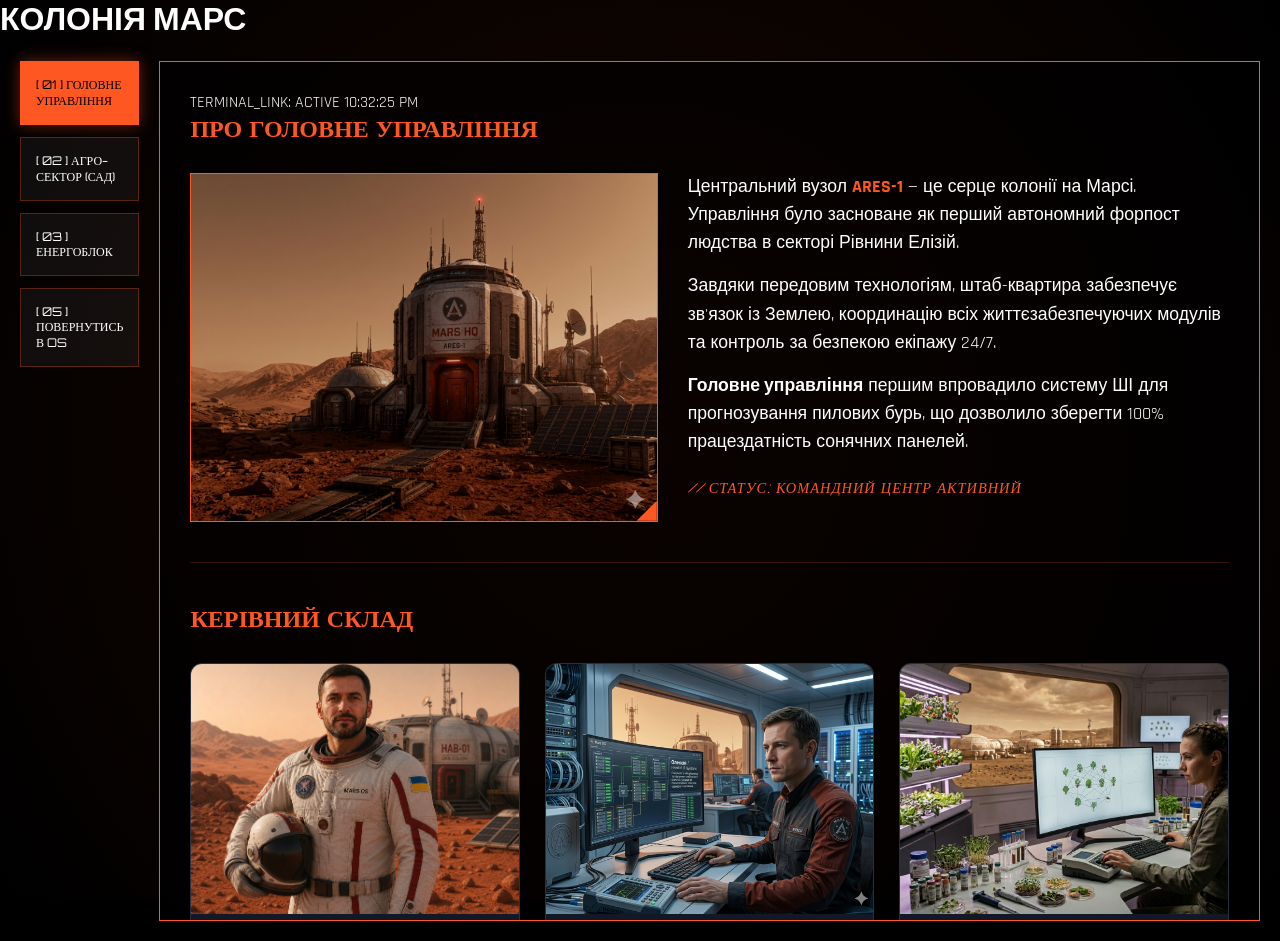
==== colony.html @ 192667ba "site" ====
<!DOCTYPE html>
<html lang="uk">
<head>
    <meta charset="UTF-8">
    <title>Mars OS - Colony Management</title>
    <link href="https://fonts.googleapis.com/css2?family=Orbitron:wght@400;700&family=Rajdhani:wght@300;600&family=Share+Tech+Mono&display=swap" rel="stylesheet">
<style>
/* --- ОСНОВНІ НАЛАШТУВАННЯ --- */
:root {
    --accent: #ff5722;
    --glow: rgba(255, 87, 34, 0.4);
    --bg-dark: #0a0400;
    --card-bg: #111827; /* Темно-синій відтінок як на 2-му фото */
}

* {
    margin: 0;
    padding: 0;
    box-sizing: border-box;
}

body {
    background: #000;
    color: white;
    font-family: 'Rajdhani', sans-serif; /* Більш читабельний для тексту */
    height: 100vh;
    overflow: hidden;
}

/* --- ФОН --- */
#mars-bg {
    position: fixed;
    top: 0; left: 0; width: 100%; height: 100%;
    background: radial-gradient(circle at center, var(--bg-dark) 0%, #000 100%);
    z-index: -1;
}

/* --- ГОЛОВНИЙ МАКЕТ --- */
.main-layout {
    display: flex;
    height: 100vh;
    padding: 20px;
    gap: 20px;
}

nav {
    width: 280px;
    display: flex;
    flex-direction: column;
    gap: 12px;
}

.nav-btn {
    background: rgba(255, 255, 255, 0.05);
    border: 1px solid rgba(255, 87, 34, 0.3);
    color: #fff;
    padding: 15px;
    font-family: 'Orbitron';
    text-align: left;
    cursor: pointer;
    transition: 0.3s;
    text-transform: uppercase;
    font-size: 0.75rem;
}

.nav-btn.active, .nav-btn:hover {
    background: var(--accent);
    color: #000;
    box-shadow: 0 0 15px var(--glow);
}

/* --- ТЕРМІНАЛ ТА КОНТЕНТ --- */
.terminal {
    flex-grow: 1;
    background: rgba(0, 0, 0, 0.6);
    border: 1px solid var(--accent);
    padding: 30px;
    overflow-y: auto;
    position: relative;
}

.terminal-title {
    font-family: 'Orbitron';
    color: var(--accent);
    margin-bottom: 30px;
    font-size: 1.5rem;
    text-transform: uppercase;
}

/* --- КАРТКИ КОМАНДИ (СТИЛЬ ЯК НА 2-МУ ФОТО) --- */
.team-wrapper {
    display: grid;
    grid-template-columns: repeat(auto-fit, minmax(280px, 1fr));
    gap: 25px;
}

.team-item {
    background: var(--card-bg);
    border-radius: 12px; /* Закруглення як на 2-му фото */
    overflow: hidden;
    transition: transform 0.3s ease;
    border: 1px solid rgba(255, 255, 255, 0.1);
    text-align: center;
}

.team-item:hover {
    transform: translateY(-5px);
    border-color: var(--accent);
}

/* Виправлення фото: робимо його на всю ширину зверху */
.team-item img {
    width: 100%;
    height: 250px; /* Фіксована висота як на прикладі */
    object-fit: cover; /* Фото не розтягується, а обрізається по центру */
    display: block;
}

/* Контент всередині картки */
.team-content {
    padding: 20px;
}

.team-item h3 {
    font-family: 'Orbitron';
    color: #f87171; /* Червонуватий відтінок імені */
    font-size: 1.4rem;
    margin-bottom: 8px;
}

.team-item .role {
    color: #fbbf24; /* Золотистий колір посади */
    text-transform: uppercase;
    font-size: 0.8rem;
    letter-spacing: 1px;
    margin-bottom: 15px;
    display: block;
}

.team-item p {
    color: #9ca3af; /* Сірий колір опису */
    font-size: 0.9rem;
    line-height: 1.5;
}

/* --- ТЕХНІЧНИЙ МОНІТОРИНГ --- */
.section-stats {
    margin-top: 40px;
    display: grid;
    grid-template-columns: repeat(2, 1fr);
    gap: 15px;
}

.stat-block {
    background: rgba(255, 255, 255, 0.03);
    padding: 15px;
    border-left: 3px solid var(--accent);
    font-family: 'Share Tech Mono';
}

/* Скролбар */
.terminal::-webkit-scrollbar { width: 5px; }
.terminal::-webkit-scrollbar-thumb { background: var(--accent); }
    </style>
</head>
<body>

    <div id="mars-bg"></div>
    <div class="scanlines"></div>

    <header>
        <h1>КОЛОНІЯ МАРС</h1>
    </header>

    <div class="main-layout">
        <nav>
            <button class="nav-btn active" onclick="updateDisplay('main', this)">[ 01 ] ГОЛОВНЕ УПРАВЛІННЯ</button>
            <button class="nav-btn" onclick="updateDisplay('garden', this)">[ 02 ] АГРО-СЕКТОР (САД)</button>
            <button class="nav-btn" onclick="updateDisplay('reactor', this)">[ 03 ] ЕНЕРГОБЛОК</button>
            <button class="nav-btn" onclick="window.location.href='index.html'">[ 05 ] ПОВЕРНУТИСЬ В OS</button>
        </nav>

        <main class="terminal">
            <div class="corner tl"></div><div class="corner tr"></div>
            <div class="corner bl"></div><div class="corner br"></div>

            <div class="terminal-header">
                <span>TERMINAL_LINK: ACTIVE</span>
                <span id="live-time">00:00:00</span>
            </div>

            <div id="display-box">
                <!-- Сюди завантажується контент -->
            </div>
        </main>
    </div>

    <audio id="click-sfx" src="click-effect.mp3"></audio>

    <script>
        const content = {
            main: `

        <h2 class="terminal-title">Про Головне управління</h2>
        <div class="about-wrapper" style="display: flex; gap: 30px; margin-bottom: 40px; align-items: stretch; height: auto;">
            
            <!-- Блок з фото: обмежуємо ширину до 45% і фіксуємо висоту -->
            <div class="about-image" style="flex: 0 0 45%; max-width: 45%; overflow: hidden; border: 1px solid var(--accent); position: relative;">
                <img src="фото_місія_марс/mars_base_hq.png" alt="Mars HQ" style="width: 100%; height: 100%; object-fit: cover; display: block; filter: contrast(1.1) brightness(0.9);">
                <!-- Декоративний кут для стилю -->
                <div style="position: absolute; bottom: 0; right: 0; width: 20px; height: 20px; background: var(--accent); clip-path: polygon(100% 0, 100% 100%, 0 100%);"></div>
            </div>


        <div class="about-text" style="flex: 1.2; font-family: 'Rajdhani', sans-serif; line-height: 1.6; font-size: 1.1rem;">
            <p>Центральний вузол <span style="color: var(--accent); font-weight: bold;">ARES-1</span> — це серце колонії на Марсі. Управління було засноване як перший автономний форпост людства в секторі Рівнини Елізій.</p>
            <p style="margin: 15px 0;">Завдяки передовим технологіям, штаб-квартира забезпечує зв'язок із Землею, координацію всіх життєзабезпечуючих модулів та контроль за безпекою екіпажу 24/7.</p>
            <p><b>Головне управління</b> першим впровадило систему ШІ для прогнозування пилових бурь, що дозволило зберегти 100% працездатність сонячних панелей.</p>
            <p style="margin-top: 20px; color: var(--accent); font-family: 'Orbitron'; font-size: 0.9rem; letter-spacing: 1px;">
                <i>// СТАТУС: КОМАНДНИЙ ЦЕНТР АКТИВНИЙ</i>
            </p>
        </div>
    </div>
</section>

<hr style="border: 0; border-top: 1px solid rgba(255,87,34,0.2); margin: 40px 0;">

<!-- Розділ: Керівна Команда (СТИЛЬ ЯК НА ФОТО З АРТЕМОМ) -->
<section class="section-team">
    <h2 class="terminal-title" style="margin-bottom: 30px;">Керівний склад</h2>
    <div class="team-wrapper">
        
        <!-- Ти — Командир -->
        <div class="team-item">
            <img src="фото_місія_марс/chief_maryan.png" alt="Мар'ян">
            <div class="team-content">
                <h3>Мар'ян</h3>
                <span class="role">Doctor of Sciences / Командир</span>
                <p>Засновник колонії та головний архітектор систем автоматизації. Відповідає за стратегічні рішення та цілісність місії.</p>
            </div>
        </div>

        <!-- Олексій -->
        <div class="team-item">
            <img src="фото_місія_марс/alex_it.png" alt="Олексій">
            <div class="team-content">
                <h3>Олексій</h3>
                <span class="role">Head of IT Systems</span>
                <p>Спеціаліст з кібербезпеки та підтримки стабільності Mars OS. Слідкує за безперебійною роботою серверів та зв'язком.</p>
            </div>
        </div>

        <!-- Олена -->
        <div class="team-item">
            <img src="фото_місія_марс/elena_bio.png" alt="Олена">
            <div class="team-content">
                <h3>Олена</h3>
                <span class="role">Головний Біолог</span>
                <p>Експерт з виживання рослин у марсіанському ґрунті. Контролює екосистему агро-сектора та регенерацію кисню.</p>
            </div>
        </div>
    </div>
</section>

<hr style="border: 0; border-top: 1px solid rgba(255,87,34,0.2); margin: 40px 0;">

<!-- Розділ: Технічні показники -->
<section class="section-stats">
    <h2 class="terminal-title" style="margin-bottom: 20px;">Технічний моніторинг ГУ</h2>
    <div style="display: grid; grid-template-columns: 1fr 1fr; gap: 15px;">
        <div class="stat-block">
            <span style="color: var(--accent); font-weight: bold;">ШЛЮЗИ:</span> ГЕРМЕТИЧНО (100%)
        </div>
        <div class="stat-block">
            <span style="color: var(--accent); font-weight: bold;">РАДІАЦІЯ:</span> 0.12 mSv (НОРМА)
        </div>
        <div class="stat-block">
            <span style="color: var(--accent); font-weight: bold;">ЗВ'ЯЗОК:</span> ЛАТЕНТНІСТЬ 14.2 ХВ (ЗЕМЛЯ)
        </div>
        <div class="stat-block">
            <span style="color: var(--accent); font-weight: bold;">ПРОЦЕСОР:</span> QUANTUM CORE i99 (4% LOAD)
        </div>
    </div>
</section>
            `,
            garden: `
<!-- Розділ: Про Агро-сектор -->
<section class="section-about">
    <h2 class="terminal-title">Агро-сектор (Біо-модуль)</h2>
    <div class="about-wrapper" style="display: flex; gap: 30px; margin-bottom: 40px; align-items: stretch; height: auto;">
        
        <!-- Блок з фото сектора -->
        <div class="about-image" style="flex: 0 0 45%; max-width: 45%; overflow: hidden; border: 1px solid #4ade80; position: relative;">
            <img src="фото_місія_марс/mars_garden.png" alt="Mars Garden" style="width: 100%; height: 100%; object-fit: cover; display: block; filter: contrast(1.1) brightness(0.9);">
            <!-- Декоративний кут (зелений для агро) -->
            <div style="position: absolute; bottom: 0; right: 0; width: 20px; height: 20px; background: #4ade80; clip-path: polygon(100% 0, 100% 100%, 0 100%);"></div>
        </div>

        <div class="about-text" style="flex: 1.2; font-family: 'Rajdhani', sans-serif; line-height: 1.6; font-size: 1.1rem;">
            <p>Агро-сектор — це автономна екосистема, де реалізується повний цикл регенерації кисню та вирощування біомаси. Ми використовуємо <span style="color: #4ade80; font-weight: bold;">Smart Greenhouse</span> технології для забезпечення колонії свіжими продуктами.</p>
            <p style="margin: 15px 0;">Основою модуля є системи на базі <b>Arduino</b>, що керують мікрокліматом, та експериментальні установки для електростимуляції росту рослин у марсіанському реголіті.</p>
            <p>Завдяки автоматизації поливу та моніторингу повітря, врожайність томатів та огірків у 2.5 рази перевищує стандартні показники відкритих систем.</p>
            <p style="margin-top: 20px; color: #4ade80; font-family: 'Orbitron'; font-size: 0.9rem; letter-spacing: 1px;">
                <i>// СТАТУС: ФОТОСИНТЕЗ СТАБІЛЬНИЙ</i>
            </p>
        </div>
    </div>
</section>

<hr style="border: 0; border-top: 1px solid rgba(74, 222, 128, 0.2); margin: 40px 0;">

<!-- Розділ: Команда Агро-сектора -->
<section class="section-team">
    <h2 class="terminal-title" style="margin-bottom: 30px;">Спеціалісти Біо-модуля</h2>
    <div class="team-wrapper">
        
        <!-- Олена -->
        <div class="team-item">
            <img src="фото_місія_марс/elena_bio.png" alt="Олена">
            <div class="team-content">
                <h3>Олена</h3>
                <span class="role" style="color: #4ade80;">Головний Біолог</span>
                <p>Експерт з експериментальної ботаніки. Курує дослідження впливу електричного струму на ріст культур.</p>
            </div>
        </div>

        <!-- Мар'ян -->
        <div class="team-item">
            <img src="фото_місія_марс/chief_olexiu.png" alt="Мар'ян">
            <div class="team-content">
                <h3>Олексій</h3>
                <span class="role" style="color: #4ade80;">Архітектор автоматизації</span>
                <p>Розробник інфраструктури "Розумної теплиці". Спроектував систему 5-помпового зрошення та моніторингу CO2.</p>
            </div>
        </div>

    </div>
</section>

<hr style="border: 0; border-top: 1px solid rgba(74, 222, 128, 0.2); margin: 40px 0;">

<!-- Розділ: Технічні показники Саду -->
<section class="section-stats">
    <h2 class="terminal-title" style="margin-bottom: 20px;">Моніторинг біосфери</h2>
    <div style="display: grid; grid-template-columns: 1fr 1fr; gap: 15px;">
        <div class="stat-block" style="border-left-color: #4ade80;">
            <span style="color: #4ade80; font-weight: bold;">ВОЛОГІСТЬ:</span> 68% (ОПТИМАЛЬНО)
        </div>
        <div class="stat-block" style="border-left-color: #4ade80;">
            <span style="color: #4ade80; font-weight: bold;">ОСВІТЛЕННЯ:</span> ФІТО-СПЕКТР (95%)
        </div>
        <div class="stat-block" style="border-left-color: #4ade80;">
            <span style="color: #4ade80; font-weight: bold;">ЕЛЕКТРОСТИМУЛЯЦІЯ:</span> ACTIVE (12V/0.5A)
        </div>
        <div class="stat-block" style="border-left-color: #4ade80;">
            <span style="color: #4ade80; font-weight: bold;">ЗАПАС ВОДИ:</span> 4200 Л (РЕЗЕРВ 89%)
        </div>
    </div>
</section>
    `,
            reactor: `
<!-- Розділ: Про Агро-сектор -->
<section class="section-about">
    <h2 class="terminal-title">ЕНЕРГОБЛОК: КВАНТОВИЙ РЕАКТОР</h2>
    <div class="about-wrapper" style="display: flex; gap: 30px; margin-bottom: 40px; align-items: stretch; height: auto;">
        
        <!-- Блок з фото сектора -->
        <div class="about-image" style="flex: 0 0 45%; max-width: 45%; overflow: hidden; border: 1px solid #4ade80; position: relative;">
            <img src="фото_місія_марс/mars_reactor.png" alt="Mars Garden" style="width: 100%; height: 100%; object-fit: cover; display: block; filter: contrast(1.1) brightness(0.9);">
            <!-- Декоративний кут (зелений для агро) -->
            <div style="position: absolute; bottom: 0; right: 0; width: 20px; height: 20px; background: #4ade80; clip-path: polygon(100% 0, 100% 100%, 0 100%);"></div>
        </div>

        <div class="about-text" style="flex: 1.2; font-family: 'Rajdhani', sans-serif; line-height: 1.6; font-size: 1.1rem;">
            <p>
                Енергоблок
                <span class="accent-text">"Supernova-1"</span>
                — це технологічне серце колонії.
                Реактор на холодному синтезі забезпечує
                безперебійне живлення всіх модулів
                у секторі Рівнини Елізій.
            </p>

            <p>
                Завдяки впровадженню інтелектуальної
                мережі розподілу, система автоматично
                балансує навантаження, забезпечуючи
                пріоритетне живлення системам
                життєзабезпечення.
            </p>

            <p>
                <b>Квантовий Реактор</b>
                першим інтегрував систему
                Arduino-моніторингу стабільності ядра,
                що дозволяє уникнути перевантажень
                навіть під час пікової активності бази.
            </p>

            <div class="status-line">
                // СТАТУС: РЕАКЦІЯ СТАБІЛЬНА [NOMINAL]
            </div>

        </div>
    </div>
</section>

<hr style="border: 0; border-top: 1px solid rgba(74, 222, 128, 0.2); margin: 40px 0;">

<!-- Розділ: Команда Агро-сектора -->
<section class="section-team">
    <h2 class="terminal-title" style="margin-bottom: 30px;">ІНЖЕНЕРНИЙ СКЛАД</h2>
    <div class="team-wrapper">
        
       
        <div class="team-item">
            <img src="фото_місія_марс/alex_it.png" alt="Олексій">
            <div class="team-content">
                <h3>Олексій</h3>
                <span class="role" style="color: #4ade80;">CHIEF TECHNICAL OFFICER</span>
                <p>Відповідає за фізичну
                        цілісність реактора та
                        архітектуру автоматизованих
                        систем контролю енергомережі.</p>
            </div>
        </div>

   
        <div class="team-item">
            <img src="фото_місія_марс/olexiu_it.png" alt="Андрій">
            <div class="team-content">
                <h3>Андрій</h3>
                <span class="role" style="color: #4ade80;">LEAD ENERGY ENGINEER</span>
                <p>Експерт з обслуговування
                        квантових перетворювачів.
                        Слідкує за станом паливних
                        елементів Гелію-3.</p>
            </div>
        </div>

    </div>
</section>

<hr style="border: 0; border-top: 1px solid rgba(74, 222, 128, 0.2); margin: 40px 0;">


<section class="section-stats">
    <h2 class="terminal-title" style="margin-bottom: 20px;">МОНІТОРИНГ ЕНЕРГОБЛОКУ</h2>
    <div style="display: grid; grid-template-columns: 1fr 1fr; gap: 15px;">
        <div class="stat-block" style="border-left-color: #4ade80;">
            <span style="color: #4ade80; font-weight: bold;">ГЕНЕРАЦІЯ:</span> 485 MW (STABLE)
        </div>
        <div class="stat-block" style="border-left-color: #4ade80;">
            <span style="color: #4ade80; font-weight: bold;">ТЕМПЕРАТУРА:</span> 1200 K (NOMINAL)
        </div>
        <div class="stat-block" style="border-left-color: #4ade80;">
            <span style="color: #4ade80; font-weight: bold;">ПАЛИВО:</span> HELIUM-3 (92%)
        </div>
        <div class="stat-block" style="border-left-color: #4ade80;">
            <span style="color: #4ade80; font-weight: bold;">НАВАНТАЖЕННЯ:</span> 34% (NORMAL MODE)
        </div>
    </div>
</section>
    `
   
        };

        function syncSettings() {
            const theme = localStorage.getItem('marsTheme') || '#ff5722';
            const volume = (localStorage.getItem('marsVol') || 70) / 100;
            document.documentElement.style.setProperty('--accent', theme);
            
            const bgMap = {
                "#ff5722":"#1a0800", "#00d4ff":"#000a1a", 
                "#4caf50":"#051a05", "#e91e63":"#1a0008"
            };
            document.documentElement.style.setProperty('--bg-dark', bgMap[theme] || "#1a0800");

            const sfx = document.getElementById('click-sfx');
            sfx.volume = volume;
        }

        function updateDisplay(key, btn) {
            document.querySelectorAll('.nav-btn').forEach(b => b.classList.remove('active'));
            btn.classList.add('active');
            
            const sfx = document.getElementById('click-sfx');
            sfx.currentTime = 0;
            sfx.play().catch(()=>{});

            const box = document.getElementById('display-box');
            box.style.opacity = '0';
            
            setTimeout(() => {
                box.innerHTML = content[key];
                box.style.opacity = '1';
                box.scrollTop = 0; // Завжди повертаємо скрол вгору при зміні вкладки
            }, 150);
        }

        setInterval(() => {
            document.getElementById('live-time').innerText = new Date().toLocaleTimeString();
        }, 1000);

        window.onload = () => {
            syncSettings();
            updateDisplay('main', document.querySelector('.nav-btn'));
        };
    </script>
</body>
</html>
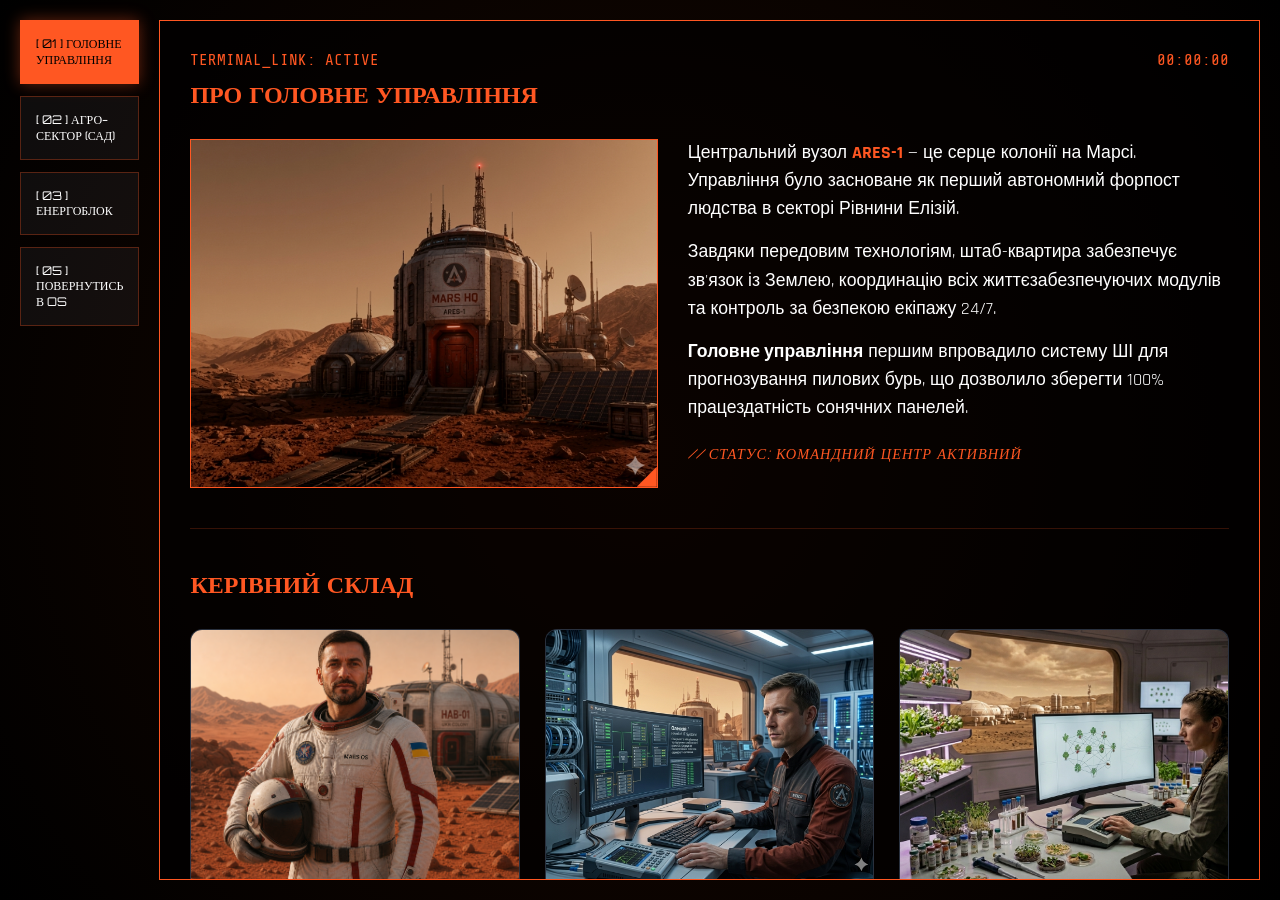
==== commit 53c7e6fe: "updated site" ====
--- a/colony.html
+++ b/colony.html
@@ -2,175 +2,15 @@
 <html lang="uk">
 <head>
     <meta charset="UTF-8">
+    <meta name="viewport" content="width=device-width, initial-scale=1.0">
     <title>Mars OS - Colony Management</title>
     <link href="https://fonts.googleapis.com/css2?family=Orbitron:wght@400;700&family=Rajdhani:wght@300;600&family=Share+Tech+Mono&display=swap" rel="stylesheet">
-<style>
-/* --- ОСНОВНІ НАЛАШТУВАННЯ --- */
-:root {
-    --accent: #ff5722;
-    --glow: rgba(255, 87, 34, 0.4);
-    --bg-dark: #0a0400;
-    --card-bg: #111827; /* Темно-синій відтінок як на 2-му фото */
-}
-
-* {
-    margin: 0;
-    padding: 0;
-    box-sizing: border-box;
-}
-
-body {
-    background: #000;
-    color: white;
-    font-family: 'Rajdhani', sans-serif; /* Більш читабельний для тексту */
-    height: 100vh;
-    overflow: hidden;
-}
-
-/* --- ФОН --- */
-#mars-bg {
-    position: fixed;
-    top: 0; left: 0; width: 100%; height: 100%;
-    background: radial-gradient(circle at center, var(--bg-dark) 0%, #000 100%);
-    z-index: -1;
-}
-
-/* --- ГОЛОВНИЙ МАКЕТ --- */
-.main-layout {
-    display: flex;
-    height: 100vh;
-    padding: 20px;
-    gap: 20px;
-}
-
-nav {
-    width: 280px;
-    display: flex;
-    flex-direction: column;
-    gap: 12px;
-}
-
-.nav-btn {
-    background: rgba(255, 255, 255, 0.05);
-    border: 1px solid rgba(255, 87, 34, 0.3);
-    color: #fff;
-    padding: 15px;
-    font-family: 'Orbitron';
-    text-align: left;
-    cursor: pointer;
-    transition: 0.3s;
-    text-transform: uppercase;
-    font-size: 0.75rem;
-}
-
-.nav-btn.active, .nav-btn:hover {
-    background: var(--accent);
-    color: #000;
-    box-shadow: 0 0 15px var(--glow);
-}
-
-/* --- ТЕРМІНАЛ ТА КОНТЕНТ --- */
-.terminal {
-    flex-grow: 1;
-    background: rgba(0, 0, 0, 0.6);
-    border: 1px solid var(--accent);
-    padding: 30px;
-    overflow-y: auto;
-    position: relative;
-}
-
-.terminal-title {
-    font-family: 'Orbitron';
-    color: var(--accent);
-    margin-bottom: 30px;
-    font-size: 1.5rem;
-    text-transform: uppercase;
-}
-
-/* --- КАРТКИ КОМАНДИ (СТИЛЬ ЯК НА 2-МУ ФОТО) --- */
-.team-wrapper {
-    display: grid;
-    grid-template-columns: repeat(auto-fit, minmax(280px, 1fr));
-    gap: 25px;
-}
-
-.team-item {
-    background: var(--card-bg);
-    border-radius: 12px; /* Закруглення як на 2-му фото */
-    overflow: hidden;
-    transition: transform 0.3s ease;
-    border: 1px solid rgba(255, 255, 255, 0.1);
-    text-align: center;
-}
-
-.team-item:hover {
-    transform: translateY(-5px);
-    border-color: var(--accent);
-}
-
-/* Виправлення фото: робимо його на всю ширину зверху */
-.team-item img {
-    width: 100%;
-    height: 250px; /* Фіксована висота як на прикладі */
-    object-fit: cover; /* Фото не розтягується, а обрізається по центру */
-    display: block;
-}
-
-/* Контент всередині картки */
-.team-content {
-    padding: 20px;
-}
-
-.team-item h3 {
-    font-family: 'Orbitron';
-    color: #f87171; /* Червонуватий відтінок імені */
-    font-size: 1.4rem;
-    margin-bottom: 8px;
-}
-
-.team-item .role {
-    color: #fbbf24; /* Золотистий колір посади */
-    text-transform: uppercase;
-    font-size: 0.8rem;
-    letter-spacing: 1px;
-    margin-bottom: 15px;
-    display: block;
-}
-
-.team-item p {
-    color: #9ca3af; /* Сірий колір опису */
-    font-size: 0.9rem;
-    line-height: 1.5;
-}
-
-/* --- ТЕХНІЧНИЙ МОНІТОРИНГ --- */
-.section-stats {
-    margin-top: 40px;
-    display: grid;
-    grid-template-columns: repeat(2, 1fr);
-    gap: 15px;
-}
-
-.stat-block {
-    background: rgba(255, 255, 255, 0.03);
-    padding: 15px;
-    border-left: 3px solid var(--accent);
-    font-family: 'Share Tech Mono';
-}
-
-/* Скролбар */
-.terminal::-webkit-scrollbar { width: 5px; }
-.terminal::-webkit-scrollbar-thumb { background: var(--accent); }
-    </style>
+    <link rel="stylesheet" href="колонія_код/style_colony.css">
 </head>
 <body>
 
     <div id="mars-bg"></div>
     <div class="scanlines"></div>
-
-    <header>
-        <h1>КОЛОНІЯ МАРС</h1>
-    </header>
 
     <div class="main-layout">
         <nav>
@@ -181,331 +21,19 @@
         </nav>
 
         <main class="terminal">
-            <div class="corner tl"></div><div class="corner tr"></div>
-            <div class="corner bl"></div><div class="corner br"></div>
-
-            <div class="terminal-header">
+            <div class="terminal-header" style="display: flex; justify-content: space-between; font-family: 'Share Tech Mono'; color: var(--accent); margin-bottom: 10px;">
                 <span>TERMINAL_LINK: ACTIVE</span>
                 <span id="live-time">00:00:00</span>
             </div>
 
             <div id="display-box">
-                <!-- Сюди завантажується контент -->
+                <!-- Контент завантажиться через colony.js -->
             </div>
         </main>
     </div>
 
-    <audio id="click-sfx" src="click-effect.mp3"></audio>
+    <audio id="click-sfx" src="загальна_озвучка/click-effect.mp3"></audio>
 
-    <script>
-        const content = {
-            main: `
-
-        <h2 class="terminal-title">Про Головне управління</h2>
-        <div class="about-wrapper" style="display: flex; gap: 30px; margin-bottom: 40px; align-items: stretch; height: auto;">
-            
-            <!-- Блок з фото: обмежуємо ширину до 45% і фіксуємо висоту -->
-            <div class="about-image" style="flex: 0 0 45%; max-width: 45%; overflow: hidden; border: 1px solid var(--accent); position: relative;">
-                <img src="фото_місія_марс/mars_base_hq.png" alt="Mars HQ" style="width: 100%; height: 100%; object-fit: cover; display: block; filter: contrast(1.1) brightness(0.9);">
-                <!-- Декоративний кут для стилю -->
-                <div style="position: absolute; bottom: 0; right: 0; width: 20px; height: 20px; background: var(--accent); clip-path: polygon(100% 0, 100% 100%, 0 100%);"></div>
-            </div>
-
-
-        <div class="about-text" style="flex: 1.2; font-family: 'Rajdhani', sans-serif; line-height: 1.6; font-size: 1.1rem;">
-            <p>Центральний вузол <span style="color: var(--accent); font-weight: bold;">ARES-1</span> — це серце колонії на Марсі. Управління було засноване як перший автономний форпост людства в секторі Рівнини Елізій.</p>
-            <p style="margin: 15px 0;">Завдяки передовим технологіям, штаб-квартира забезпечує зв'язок із Землею, координацію всіх життєзабезпечуючих модулів та контроль за безпекою екіпажу 24/7.</p>
-            <p><b>Головне управління</b> першим впровадило систему ШІ для прогнозування пилових бурь, що дозволило зберегти 100% працездатність сонячних панелей.</p>
-            <p style="margin-top: 20px; color: var(--accent); font-family: 'Orbitron'; font-size: 0.9rem; letter-spacing: 1px;">
-                <i>// СТАТУС: КОМАНДНИЙ ЦЕНТР АКТИВНИЙ</i>
-            </p>
-        </div>
-    </div>
-</section>
-
-<hr style="border: 0; border-top: 1px solid rgba(255,87,34,0.2); margin: 40px 0;">
-
-<!-- Розділ: Керівна Команда (СТИЛЬ ЯК НА ФОТО З АРТЕМОМ) -->
-<section class="section-team">
-    <h2 class="terminal-title" style="margin-bottom: 30px;">Керівний склад</h2>
-    <div class="team-wrapper">
-        
-        <!-- Ти — Командир -->
-        <div class="team-item">
-            <img src="фото_місія_марс/chief_maryan.png" alt="Мар'ян">
-            <div class="team-content">
-                <h3>Мар'ян</h3>
-                <span class="role">Doctor of Sciences / Командир</span>
-                <p>Засновник колонії та головний архітектор систем автоматизації. Відповідає за стратегічні рішення та цілісність місії.</p>
-            </div>
-        </div>
-
-        <!-- Олексій -->
-        <div class="team-item">
-            <img src="фото_місія_марс/alex_it.png" alt="Олексій">
-            <div class="team-content">
-                <h3>Олексій</h3>
-                <span class="role">Head of IT Systems</span>
-                <p>Спеціаліст з кібербезпеки та підтримки стабільності Mars OS. Слідкує за безперебійною роботою серверів та зв'язком.</p>
-            </div>
-        </div>
-
-        <!-- Олена -->
-        <div class="team-item">
-            <img src="фото_місія_марс/elena_bio.png" alt="Олена">
-            <div class="team-content">
-                <h3>Олена</h3>
-                <span class="role">Головний Біолог</span>
-                <p>Експерт з виживання рослин у марсіанському ґрунті. Контролює екосистему агро-сектора та регенерацію кисню.</p>
-            </div>
-        </div>
-    </div>
-</section>
-
-<hr style="border: 0; border-top: 1px solid rgba(255,87,34,0.2); margin: 40px 0;">
-
-<!-- Розділ: Технічні показники -->
-<section class="section-stats">
-    <h2 class="terminal-title" style="margin-bottom: 20px;">Технічний моніторинг ГУ</h2>
-    <div style="display: grid; grid-template-columns: 1fr 1fr; gap: 15px;">
-        <div class="stat-block">
-            <span style="color: var(--accent); font-weight: bold;">ШЛЮЗИ:</span> ГЕРМЕТИЧНО (100%)
-        </div>
-        <div class="stat-block">
-            <span style="color: var(--accent); font-weight: bold;">РАДІАЦІЯ:</span> 0.12 mSv (НОРМА)
-        </div>
-        <div class="stat-block">
-            <span style="color: var(--accent); font-weight: bold;">ЗВ'ЯЗОК:</span> ЛАТЕНТНІСТЬ 14.2 ХВ (ЗЕМЛЯ)
-        </div>
-        <div class="stat-block">
-            <span style="color: var(--accent); font-weight: bold;">ПРОЦЕСОР:</span> QUANTUM CORE i99 (4% LOAD)
-        </div>
-    </div>
-</section>
-            `,
-            garden: `
-<!-- Розділ: Про Агро-сектор -->
-<section class="section-about">
-    <h2 class="terminal-title">Агро-сектор (Біо-модуль)</h2>
-    <div class="about-wrapper" style="display: flex; gap: 30px; margin-bottom: 40px; align-items: stretch; height: auto;">
-        
-        <!-- Блок з фото сектора -->
-        <div class="about-image" style="flex: 0 0 45%; max-width: 45%; overflow: hidden; border: 1px solid #4ade80; position: relative;">
-            <img src="фото_місія_марс/mars_garden.png" alt="Mars Garden" style="width: 100%; height: 100%; object-fit: cover; display: block; filter: contrast(1.1) brightness(0.9);">
-            <!-- Декоративний кут (зелений для агро) -->
-            <div style="position: absolute; bottom: 0; right: 0; width: 20px; height: 20px; background: #4ade80; clip-path: polygon(100% 0, 100% 100%, 0 100%);"></div>
-        </div>
-
-        <div class="about-text" style="flex: 1.2; font-family: 'Rajdhani', sans-serif; line-height: 1.6; font-size: 1.1rem;">
-            <p>Агро-сектор — це автономна екосистема, де реалізується повний цикл регенерації кисню та вирощування біомаси. Ми використовуємо <span style="color: #4ade80; font-weight: bold;">Smart Greenhouse</span> технології для забезпечення колонії свіжими продуктами.</p>
-            <p style="margin: 15px 0;">Основою модуля є системи на базі <b>Arduino</b>, що керують мікрокліматом, та експериментальні установки для електростимуляції росту рослин у марсіанському реголіті.</p>
-            <p>Завдяки автоматизації поливу та моніторингу повітря, врожайність томатів та огірків у 2.5 рази перевищує стандартні показники відкритих систем.</p>
-            <p style="margin-top: 20px; color: #4ade80; font-family: 'Orbitron'; font-size: 0.9rem; letter-spacing: 1px;">
-                <i>// СТАТУС: ФОТОСИНТЕЗ СТАБІЛЬНИЙ</i>
-            </p>
-        </div>
-    </div>
-</section>
-
-<hr style="border: 0; border-top: 1px solid rgba(74, 222, 128, 0.2); margin: 40px 0;">
-
-<!-- Розділ: Команда Агро-сектора -->
-<section class="section-team">
-    <h2 class="terminal-title" style="margin-bottom: 30px;">Спеціалісти Біо-модуля</h2>
-    <div class="team-wrapper">
-        
-        <!-- Олена -->
-        <div class="team-item">
-            <img src="фото_місія_марс/elena_bio.png" alt="Олена">
-            <div class="team-content">
-                <h3>Олена</h3>
-                <span class="role" style="color: #4ade80;">Головний Біолог</span>
-                <p>Експерт з експериментальної ботаніки. Курує дослідження впливу електричного струму на ріст культур.</p>
-            </div>
-        </div>
-
-        <!-- Мар'ян -->
-        <div class="team-item">
-            <img src="фото_місія_марс/chief_olexiu.png" alt="Мар'ян">
-            <div class="team-content">
-                <h3>Олексій</h3>
-                <span class="role" style="color: #4ade80;">Архітектор автоматизації</span>
-                <p>Розробник інфраструктури "Розумної теплиці". Спроектував систему 5-помпового зрошення та моніторингу CO2.</p>
-            </div>
-        </div>
-
-    </div>
-</section>
-
-<hr style="border: 0; border-top: 1px solid rgba(74, 222, 128, 0.2); margin: 40px 0;">
-
-<!-- Розділ: Технічні показники Саду -->
-<section class="section-stats">
-    <h2 class="terminal-title" style="margin-bottom: 20px;">Моніторинг біосфери</h2>
-    <div style="display: grid; grid-template-columns: 1fr 1fr; gap: 15px;">
-        <div class="stat-block" style="border-left-color: #4ade80;">
-            <span style="color: #4ade80; font-weight: bold;">ВОЛОГІСТЬ:</span> 68% (ОПТИМАЛЬНО)
-        </div>
-        <div class="stat-block" style="border-left-color: #4ade80;">
-            <span style="color: #4ade80; font-weight: bold;">ОСВІТЛЕННЯ:</span> ФІТО-СПЕКТР (95%)
-        </div>
-        <div class="stat-block" style="border-left-color: #4ade80;">
-            <span style="color: #4ade80; font-weight: bold;">ЕЛЕКТРОСТИМУЛЯЦІЯ:</span> ACTIVE (12V/0.5A)
-        </div>
-        <div class="stat-block" style="border-left-color: #4ade80;">
-            <span style="color: #4ade80; font-weight: bold;">ЗАПАС ВОДИ:</span> 4200 Л (РЕЗЕРВ 89%)
-        </div>
-    </div>
-</section>
-    `,
-            reactor: `
-<!-- Розділ: Про Агро-сектор -->
-<section class="section-about">
-    <h2 class="terminal-title">ЕНЕРГОБЛОК: КВАНТОВИЙ РЕАКТОР</h2>
-    <div class="about-wrapper" style="display: flex; gap: 30px; margin-bottom: 40px; align-items: stretch; height: auto;">
-        
-        <!-- Блок з фото сектора -->
-        <div class="about-image" style="flex: 0 0 45%; max-width: 45%; overflow: hidden; border: 1px solid #4ade80; position: relative;">
-            <img src="фото_місія_марс/mars_reactor.png" alt="Mars Garden" style="width: 100%; height: 100%; object-fit: cover; display: block; filter: contrast(1.1) brightness(0.9);">
-            <!-- Декоративний кут (зелений для агро) -->
-            <div style="position: absolute; bottom: 0; right: 0; width: 20px; height: 20px; background: #4ade80; clip-path: polygon(100% 0, 100% 100%, 0 100%);"></div>
-        </div>
-
-        <div class="about-text" style="flex: 1.2; font-family: 'Rajdhani', sans-serif; line-height: 1.6; font-size: 1.1rem;">
-            <p>
-                Енергоблок
-                <span class="accent-text">"Supernova-1"</span>
-                — це технологічне серце колонії.
-                Реактор на холодному синтезі забезпечує
-                безперебійне живлення всіх модулів
-                у секторі Рівнини Елізій.
-            </p>
-
-            <p>
-                Завдяки впровадженню інтелектуальної
-                мережі розподілу, система автоматично
-                балансує навантаження, забезпечуючи
-                пріоритетне живлення системам
-                життєзабезпечення.
-            </p>
-
-            <p>
-                <b>Квантовий Реактор</b>
-                першим інтегрував систему
-                Arduino-моніторингу стабільності ядра,
-                що дозволяє уникнути перевантажень
-                навіть під час пікової активності бази.
-            </p>
-
-            <div class="status-line">
-                // СТАТУС: РЕАКЦІЯ СТАБІЛЬНА [NOMINAL]
-            </div>
-
-        </div>
-    </div>
-</section>
-
-<hr style="border: 0; border-top: 1px solid rgba(74, 222, 128, 0.2); margin: 40px 0;">
-
-<!-- Розділ: Команда Агро-сектора -->
-<section class="section-team">
-    <h2 class="terminal-title" style="margin-bottom: 30px;">ІНЖЕНЕРНИЙ СКЛАД</h2>
-    <div class="team-wrapper">
-        
-       
-        <div class="team-item">
-            <img src="фото_місія_марс/alex_it.png" alt="Олексій">
-            <div class="team-content">
-                <h3>Олексій</h3>
-                <span class="role" style="color: #4ade80;">CHIEF TECHNICAL OFFICER</span>
-                <p>Відповідає за фізичну
-                        цілісність реактора та
-                        архітектуру автоматизованих
-                        систем контролю енергомережі.</p>
-            </div>
-        </div>
-
-   
-        <div class="team-item">
-            <img src="фото_місія_марс/olexiu_it.png" alt="Андрій">
-            <div class="team-content">
-                <h3>Андрій</h3>
-                <span class="role" style="color: #4ade80;">LEAD ENERGY ENGINEER</span>
-                <p>Експерт з обслуговування
-                        квантових перетворювачів.
-                        Слідкує за станом паливних
-                        елементів Гелію-3.</p>
-            </div>
-        </div>
-
-    </div>
-</section>
-
-<hr style="border: 0; border-top: 1px solid rgba(74, 222, 128, 0.2); margin: 40px 0;">
-
-
-<section class="section-stats">
-    <h2 class="terminal-title" style="margin-bottom: 20px;">МОНІТОРИНГ ЕНЕРГОБЛОКУ</h2>
-    <div style="display: grid; grid-template-columns: 1fr 1fr; gap: 15px;">
-        <div class="stat-block" style="border-left-color: #4ade80;">
-            <span style="color: #4ade80; font-weight: bold;">ГЕНЕРАЦІЯ:</span> 485 MW (STABLE)
-        </div>
-        <div class="stat-block" style="border-left-color: #4ade80;">
-            <span style="color: #4ade80; font-weight: bold;">ТЕМПЕРАТУРА:</span> 1200 K (NOMINAL)
-        </div>
-        <div class="stat-block" style="border-left-color: #4ade80;">
-            <span style="color: #4ade80; font-weight: bold;">ПАЛИВО:</span> HELIUM-3 (92%)
-        </div>
-        <div class="stat-block" style="border-left-color: #4ade80;">
-            <span style="color: #4ade80; font-weight: bold;">НАВАНТАЖЕННЯ:</span> 34% (NORMAL MODE)
-        </div>
-    </div>
-</section>
-    `
-   
-        };
-
-        function syncSettings() {
-            const theme = localStorage.getItem('marsTheme') || '#ff5722';
-            const volume = (localStorage.getItem('marsVol') || 70) / 100;
-            document.documentElement.style.setProperty('--accent', theme);
-            
-            const bgMap = {
-                "#ff5722":"#1a0800", "#00d4ff":"#000a1a", 
-                "#4caf50":"#051a05", "#e91e63":"#1a0008"
-            };
-            document.documentElement.style.setProperty('--bg-dark', bgMap[theme] || "#1a0800");
-
-            const sfx = document.getElementById('click-sfx');
-            sfx.volume = volume;
-        }
-
-        function updateDisplay(key, btn) {
-            document.querySelectorAll('.nav-btn').forEach(b => b.classList.remove('active'));
-            btn.classList.add('active');
-            
-            const sfx = document.getElementById('click-sfx');
-            sfx.currentTime = 0;
-            sfx.play().catch(()=>{});
-
-            const box = document.getElementById('display-box');
-            box.style.opacity = '0';
-            
-            setTimeout(() => {
-                box.innerHTML = content[key];
-                box.style.opacity = '1';
-                box.scrollTop = 0; // Завжди повертаємо скрол вгору при зміні вкладки
-            }, 150);
-        }
-
-        setInterval(() => {
-            document.getElementById('live-time').innerText = new Date().toLocaleTimeString();
-        }, 1000);
-
-        window.onload = () => {
-            syncSettings();
-            updateDisplay('main', document.querySelector('.nav-btn'));
-        };
-    </script>
+    <script src="колонія_код/code_colony.js"></script>
 </body>
 </html>
--- a/колонія_код/style_colony.css
+++ b/колонія_код/style_colony.css
@@ -0,0 +1,158 @@
+
+
+:root {
+    --accent: #ff5722;
+    --glow: rgba(255, 87, 34, 0.4);
+    --bg-dark: #0a0400;
+    --card-bg: #111827; 
+}
+
+* {
+    margin: 0;
+    padding: 0;
+    box-sizing: border-box;
+}
+
+body {
+    background: #000;
+    color: white;
+    font-family: 'Rajdhani', sans-serif; 
+    height: 100vh;
+    overflow: hidden;
+}
+
+
+#mars-bg {
+    position: fixed;
+    top: 0; left: 0; width: 100%; height: 100%;
+    background: radial-gradient(circle at center, var(--bg-dark) 0%, #000 100%);
+    z-index: -1;
+}
+
+
+.main-layout {
+    display: flex;
+    height: 100vh;
+    padding: 20px;
+    gap: 20px;
+}
+
+nav {
+    width: 280px;
+    display: flex;
+    flex-direction: column;
+    gap: 12px;
+}
+
+.nav-btn {
+    background: rgba(255, 255, 255, 0.05);
+    border: 1px solid rgba(255, 87, 34, 0.3);
+    color: #fff;
+    padding: 15px;
+    font-family: 'Orbitron';
+    text-align: left;
+    cursor: pointer;
+    transition: 0.3s;
+    text-transform: uppercase;
+    font-size: 0.75rem;
+}
+
+.nav-btn.active, .nav-btn:hover {
+    background: var(--accent);
+    color: #000;
+    box-shadow: 0 0 15px var(--glow);
+}
+
+
+.terminal {
+    flex-grow: 1;
+    background: rgba(0, 0, 0, 0.6);
+    border: 1px solid var(--accent);
+    padding: 30px;
+    overflow-y: auto;
+    position: relative;
+}
+
+.terminal-title {
+    font-family: 'Orbitron';
+    color: var(--accent);
+    margin-bottom: 30px;
+    font-size: 1.5rem;
+    text-transform: uppercase;
+}
+
+
+.team-wrapper {
+    display: grid;
+    grid-template-columns: repeat(auto-fit, minmax(280px, 1fr));
+    gap: 25px;
+}
+
+.team-item {
+    background: var(--card-bg);
+    border-radius: 12px; 
+    overflow: hidden;
+    transition: transform 0.3s ease;
+    border: 1px solid rgba(255, 255, 255, 0.1);
+    text-align: center;
+}
+
+.team-item:hover {
+    transform: translateY(-5px);
+    border-color: var(--accent);
+}
+
+
+.team-item img {
+    width: 100%;
+    height: 250px; 
+    object-fit: cover;
+    display: block;
+}
+
+
+.team-content {
+    padding: 20px;
+}
+
+.team-item h3 {
+    font-family: 'Orbitron';
+    color: #f87171; 
+    font-size: 1.4rem;
+    margin-bottom: 8px;
+}
+
+.team-item .role {
+    color: #fbbf24; 
+    text-transform: uppercase;
+    font-size: 0.8rem;
+    letter-spacing: 1px;
+    margin-bottom: 15px;
+    display: block;
+}
+
+.team-item p {
+    color: #9ca3af; 
+    font-size: 0.9rem;
+    line-height: 1.5;
+}
+
+
+.section-stats {
+    margin-top: 40px;
+    display: grid;
+    grid-template-columns: repeat(2, 1fr);
+    gap: 15px;
+}
+
+.stat-block {
+    background: rgba(255, 255, 255, 0.03);
+    padding: 15px;
+    border-left: 3px solid var(--accent);
+    font-family: 'Share Tech Mono';
+}
+
+
+.terminal::-webkit-scrollbar { width: 5px; }
+.terminal::-webkit-scrollbar-thumb { background: var(--accent); }
+   
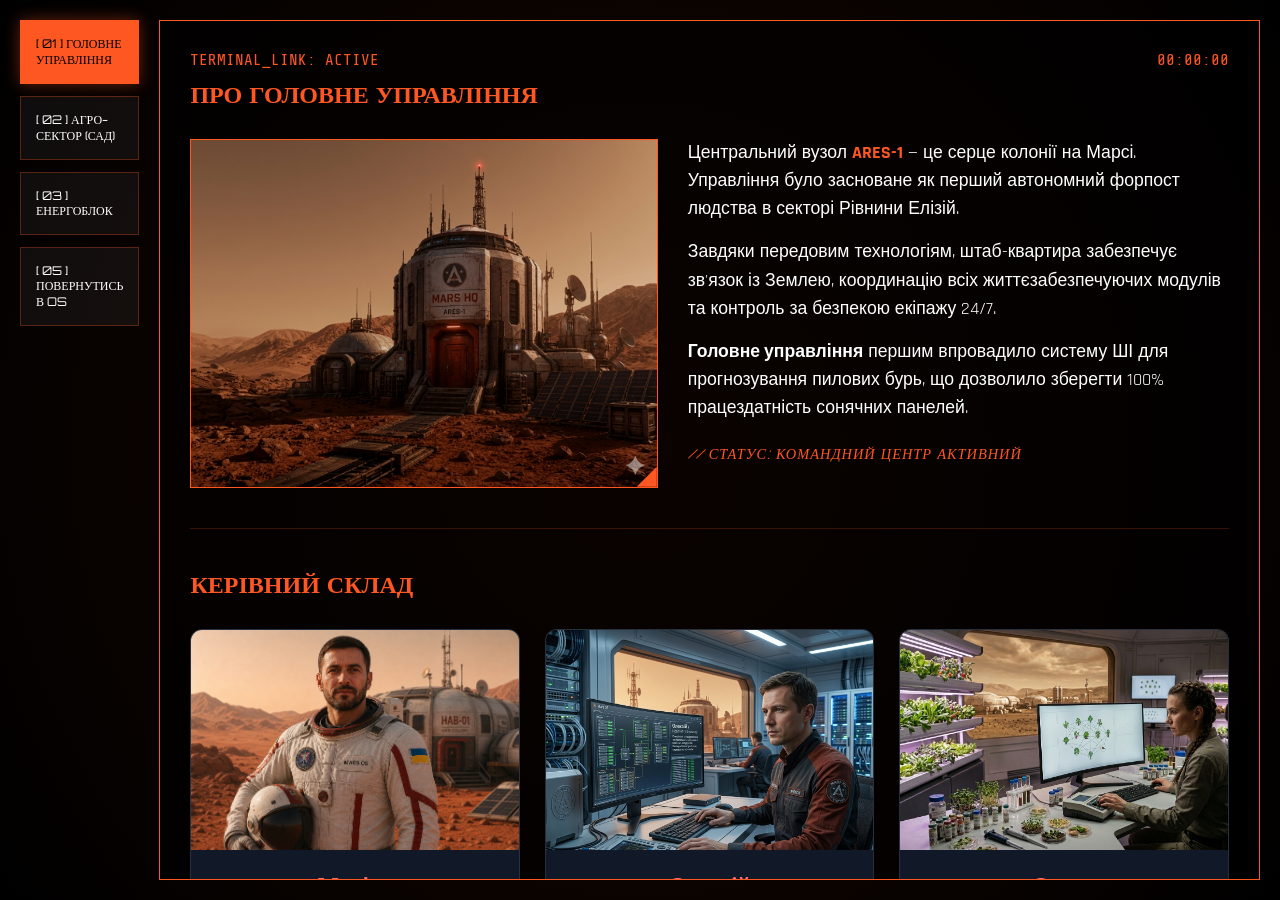
==== commit ef04d7dc: "updated site" ====
--- a/colony.html
+++ b/colony.html
@@ -4,36 +4,46 @@
     <meta charset="UTF-8">
     <meta name="viewport" content="width=device-width, initial-scale=1.0">
     <title>Mars OS - Colony Management</title>
+    <!-- підключення шрифтів -->
     <link href="https://fonts.googleapis.com/css2?family=Orbitron:wght@400;700&family=Rajdhani:wght@300;600&family=Share+Tech+Mono&display=swap" rel="stylesheet">
+    <!-- Підключаю свої стилі для сторінки колонії -->
     <link rel="stylesheet" href="колонія_код/style_colony.css">
 </head>
 <body>
 
+    <!-- Блоки для фону: сама картинка Марса і зверху ефект ліній монітора -->
     <div id="mars-bg"></div>
     <div class="scanlines"></div>
 
     <div class="main-layout">
+        <!-- Бокове меню з кнопками перемикання розділів -->
         <nav>
             <button class="nav-btn active" onclick="updateDisplay('main', this)">[ 01 ] ГОЛОВНЕ УПРАВЛІННЯ</button>
             <button class="nav-btn" onclick="updateDisplay('garden', this)">[ 02 ] АГРО-СЕКТОР (САД)</button>
             <button class="nav-btn" onclick="updateDisplay('reactor', this)">[ 03 ] ЕНЕРГОБЛОК</button>
+            <!-- Кнопка, щоб вийти назад на головну сторінку системи -->
             <button class="nav-btn" onclick="window.location.href='index.html'">[ 05 ] ПОВЕРНУТИСЬ В OS</button>
         </nav>
 
+        <!-- Основне вікно терміналу -->
         <main class="terminal">
+            <!-- Шапка терміналу: статус зв'язку та годинник для краси -->
             <div class="terminal-header" style="display: flex; justify-content: space-between; font-family: 'Share Tech Mono'; color: var(--accent); margin-bottom: 10px;">
                 <span>TERMINAL_LINK: ACTIVE</span>
                 <span id="live-time">00:00:00</span>
             </div>
 
+            <!-- Сюди JS буде вставляти контент залежно від обраної кнопки -->
             <div id="display-box">
                 <!-- Контент завантажиться через colony.js -->
             </div>
         </main>
     </div>
 
+    <!-- Звуковий ефект кліку, який спрацьовує при натисканні кнопок -->
     <audio id="click-sfx" src="загальна_озвучка/click-effect.mp3"></audio>
 
+    <!-- Мій основний скрипт, який керує всією логікою колонії -->
     <script src="колонія_код/code_colony.js"></script>
 </body>
 </html>
--- a/колонія_код/style_colony.css
+++ b/колонія_код/style_colony.css
@@ -1,12 +1,12 @@
-
-
 :root {
+    /* Мої кольори: марсіанський рудий та темний космос */
     --accent: #ff5722;
     --glow: rgba(255, 87, 34, 0.4);
     --bg-dark: #0a0400;
     --card-bg: #111827; 
 }
 
+/* Скидаю все зайве, щоб блоки не розлазились */
 * {
     margin: 0;
     padding: 0;
@@ -18,10 +18,10 @@
     color: white;
     font-family: 'Rajdhani', sans-serif; 
     height: 100vh;
-    overflow: hidden;
+    overflow: hidden; /* Скрол буде тільки всередині терміналу */
 }
 
-
+/* Фон для атмосфери */
 #mars-bg {
     position: fixed;
     top: 0; left: 0; width: 100%; height: 100%;
@@ -29,7 +29,7 @@
     z-index: -1;
 }
 
-
+/* Головна сітка: ліворуч кнопки, праворуч робоче вікно */
 .main-layout {
     display: flex;
     height: 100vh;
@@ -37,6 +37,7 @@
     gap: 20px;
 }
 
+/* Панель навігації */
 nav {
     width: 280px;
     display: flex;
@@ -57,13 +58,14 @@
     font-size: 0.75rem;
 }
 
+/* Підсвітка кнопок */
 .nav-btn.active, .nav-btn:hover {
     background: var(--accent);
     color: #000;
     box-shadow: 0 0 15px var(--glow);
 }
 
-
+/* Вікно терміналу з контентом */
 .terminal {
     flex-grow: 1;
     background: rgba(0, 0, 0, 0.6);
@@ -81,20 +83,23 @@
     text-transform: uppercase;
 }
 
-
+/* Контейнер для карток екіпажу */
 .team-wrapper {
     display: grid;
-    grid-template-columns: repeat(auto-fit, minmax(280px, 1fr));
+    grid-template-columns: repeat(auto-fit, minmax(300px, 1fr));
     gap: 25px;
 }
 
+/* Сама картка - тут поправив внутрішні відступи */
 .team-item {
     background: var(--card-bg);
     border-radius: 12px; 
-    overflow: hidden;
-    transition: transform 0.3s ease;
     border: 1px solid rgba(255, 255, 255, 0.1);
-    text-align: center;
+    overflow: hidden; /* Щоб картинка не вилазила за радіус кутів */
+    transition: transform 0.3s ease, border-color 0.3s;
+    display: flex;
+    flex-direction: column;
+    padding: 0; /* Прибрав паддінг тут, щоб фото прилягало до країв */
 }
 
 .team-item:hover {
@@ -102,30 +107,33 @@
     border-color: var(--accent);
 }
 
-
+/* Налаштування фото - тепер воно чітко в межах верхньої частини картки */
 .team-item img {
     width: 100%;
-    height: 250px; 
-    object-fit: cover;
+    height: 220px; /* Фіксована висота, щоб всі були однакові */
+    object-fit: cover; /* Заповнює площу без спотворень */
+    object-position: top; /* Тримаємо обличчя в кадрі */
     display: block;
 }
 
-
+/* Текстовий блок всередині картки - паддінг тепер тут */
 .team-content {
     padding: 20px;
+    text-align: center;
 }
 
 .team-item h3 {
     font-family: 'Orbitron';
     color: #f87171; 
     font-size: 1.4rem;
-    margin-bottom: 8px;
+    margin-bottom: 5px;
 }
 
 .team-item .role {
     color: #fbbf24; 
     text-transform: uppercase;
     font-size: 0.8rem;
+    font-weight: bold;
     letter-spacing: 1px;
     margin-bottom: 15px;
     display: block;
@@ -134,10 +142,10 @@
 .team-item p {
     color: #9ca3af; 
     font-size: 0.9rem;
-    line-height: 1.5;
+    line-height: 1.6;
 }
 
-
+/* Нижні блоки зі статистикою */
 .section-stats {
     margin-top: 40px;
     display: grid;
@@ -152,7 +160,7 @@
     font-family: 'Share Tech Mono';
 }
 
-
-.terminal::-webkit-scrollbar { width: 5px; }
-.terminal::-webkit-scrollbar-thumb { background: var(--accent); }
-   +/* Кастомний скролбар під стиль Марса */
+.terminal::-webkit-scrollbar { width: 6px; }
+.terminal::-webkit-scrollbar-track { background: rgba(0,0,0,0.2); }
+.terminal::-webkit-scrollbar-thumb { background: var(--accent); border-radius: 10px; }
